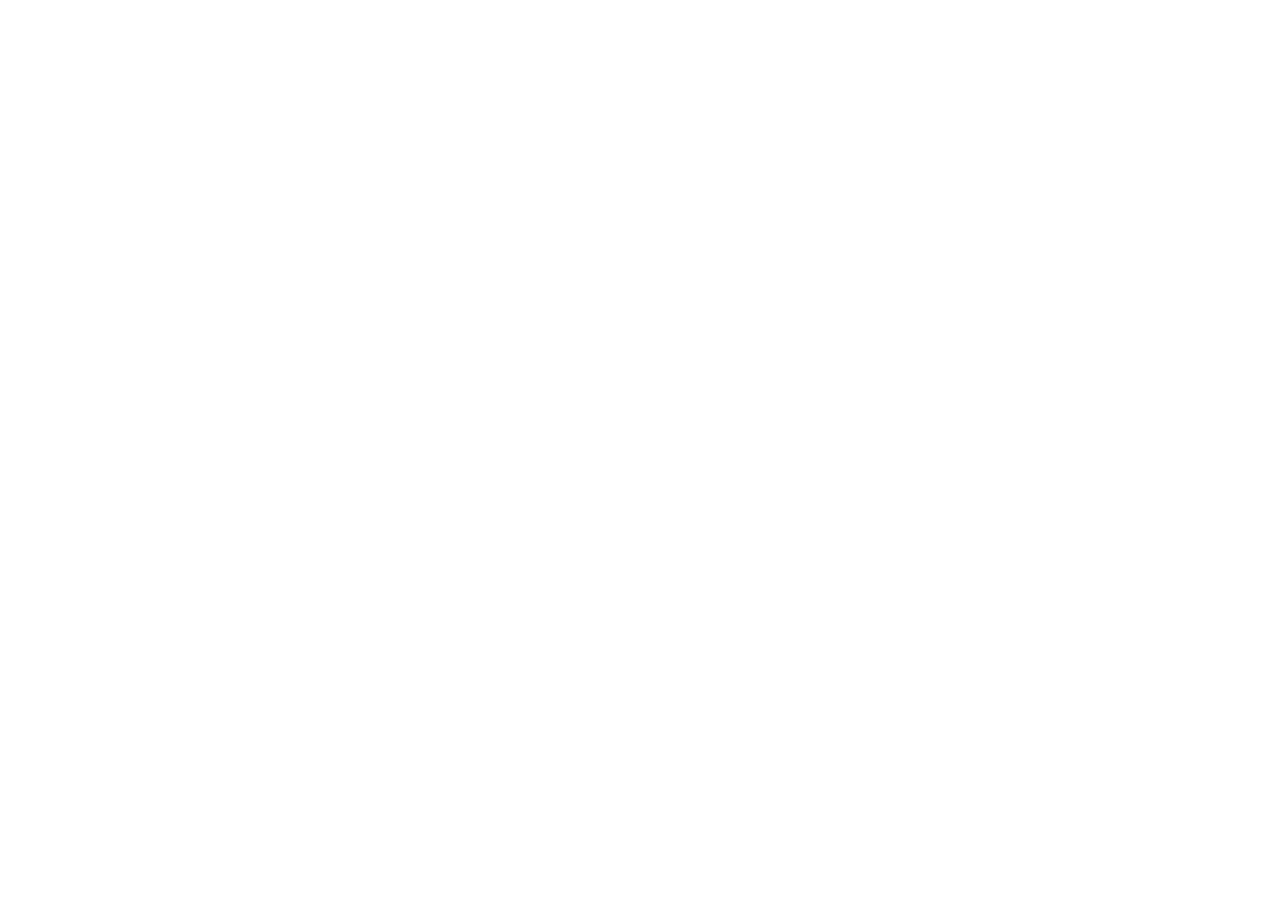
==== index.html @ 8dc308eb "estrutura basica dos arquivos" ====
<!DOCTYPE html>
<html lang="pt-br">
<head>
  <meta charset="UTF-8">
  <title>Lucas Paraíso Benning de Oliveira - Portifolio</title>
  <link rel="stylesheet" href="css/style.css">
</head>

<body>
    <header>
        
    </header>
</body>
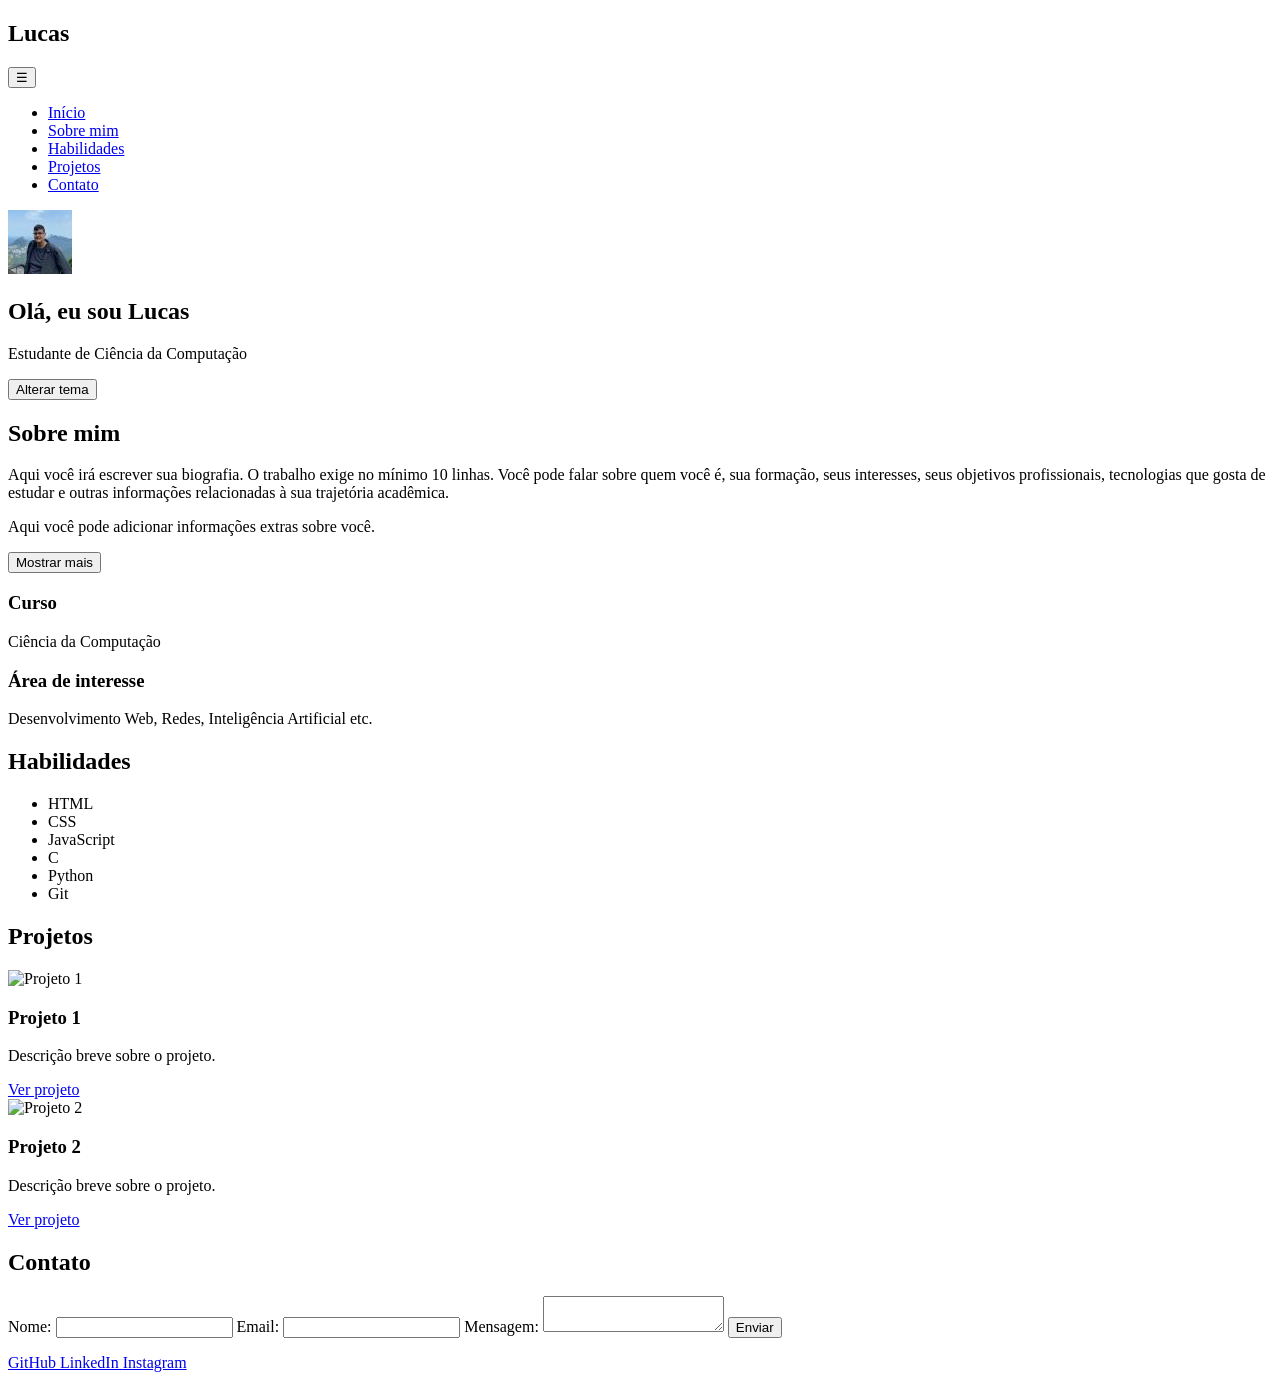
==== commit 5244276e: "index, style e script atualizados" ====
--- a/index.html
+++ b/index.html
@@ -1,13 +1,178 @@
 <!DOCTYPE html>
-<html lang="pt-br">
+<html lang="pt-BR">
+
 <head>
-  <meta charset="UTF-8">
-  <title>Lucas Paraíso Benning de Oliveira - Portifolio</title>
-  <link rel="stylesheet" href="css/style.css">
+    <meta charset="UTF-8">
+    <meta
+        name="viewport"
+        content="width=device-width, initial-scale=1.0">
+    <title>Meu Portfólio</title>
+    <link
+        rel="stylesheet"
+        href="css/style.css">
 </head>
 
 <body>
-    <header>
-        
+    <header id="inicio">
+        <nav>
+            <h1>Lucas</h1>
+            <button id="menu-btn">
+                ☰
+            </button>
+            <ul id="menu">
+                <li><a href="#inicio">Início</a></li>
+                <li><a href="#sobre">Sobre mim</a></li>
+                <li><a href="#habilidades">Habilidades</a></li>
+                <li><a href="#projetos">Projetos</a></li>
+                <li><a href="#contato">Contato</a></li>
+            </ul>
+        </nav>
+        <div class="apresentacao">
+            <img
+                src="img/foto.jpg"
+                alt="Foto de Lucas"
+                class="foto-perfil">
+            <div>
+                <h2>Olá, eu sou Lucas</h2>
+                <p>Estudante de Ciência da Computação</p>
+                <button id="tema-btn">
+                    Alterar tema
+                </button>
+            </div>
+        </div>
     </header>
-</body>+
+    <main>
+        <section id="sobre">
+            <h2>Sobre mim</h2>
+            <p>
+                Aqui você irá escrever sua biografia.
+                O trabalho exige no mínimo 10 linhas.
+                Você pode falar sobre quem você é,
+                sua formação, seus interesses,
+                seus objetivos profissionais,
+                tecnologias que gosta de estudar
+                e outras informações relacionadas
+                à sua trajetória acadêmica.
+            </p>
+            <div id="texto-extra" class="oculto">
+                <p>
+                    Aqui você pode adicionar informações
+                    extras sobre você.
+                </p>
+            </div>
+            <button id="mostrar-mais">
+                Mostrar mais
+            </button>
+
+            <h3>Curso</h3>
+            <p>Ciência da Computação</p>
+
+            <h3>Área de interesse</h3>
+            <p>
+                Desenvolvimento Web, Redes,
+                Inteligência Artificial etc.
+            </p>
+
+        </section>
+
+        <section id="habilidades">
+            <h2>Habilidades</h2>
+            <ul class="lista-habilidades">
+                <li>HTML</li>
+                <li>CSS</li>
+                <li>JavaScript</li>
+                <li>C</li>
+                <li>Python</li>
+                <li>Git</li>
+            </ul>
+        </section>
+
+        <section id="projetos">
+            <h2>Projetos</h2>
+            <div class="container-projetos">
+                <article class="projeto">
+                    <img
+                        src="img/projeto1.png"
+                        alt="Projeto 1"
+                    >
+                    <h3>Projeto 1</h3>
+                    <p>
+                        Descrição breve sobre o projeto.
+                    </p>
+                    <a href="#">
+                        Ver projeto
+                    </a>
+                </article>
+
+                <article class="projeto">
+                    <img
+                        src="img/projeto2.png"
+                        alt="Projeto 2">
+                    <h3>Projeto 2</h3>
+
+                    <p>
+                        Descrição breve sobre o projeto.
+                    </p>
+
+                    <a href="#">
+                        Ver projeto
+                    </a>
+
+                </article>
+            </div>
+        </section>
+
+        <section id="contato">
+            <h2>Contato</h2>
+            <form id="form-contato">
+                <label for="nome">
+                    Nome:
+                </label>
+                <input
+                    type="text"
+                    id="nome">
+
+                <label for="email">
+                    Email:
+                </label>
+                <input
+                    type="email"
+                    id="email">
+
+                <label for="mensagem">
+                    Mensagem:
+                </label>
+
+                <textarea
+                    id="mensagem"
+                ></textarea>
+
+                <button type="submit">
+                    Enviar
+                </button>
+
+                <p id="erro-form"></p>
+            </form>
+        </section>
+
+    </main>
+    <footer>
+        <div class="redes">
+            <a href="#">
+                GitHub
+            </a>
+            <a href="#">
+                LinkedIn
+            </a>
+
+            <a href="#">
+                Instagram
+            </a>
+        </div>
+    </footer>
+
+    <script src="js/script.js"></script>
+</body>
+
+</html>
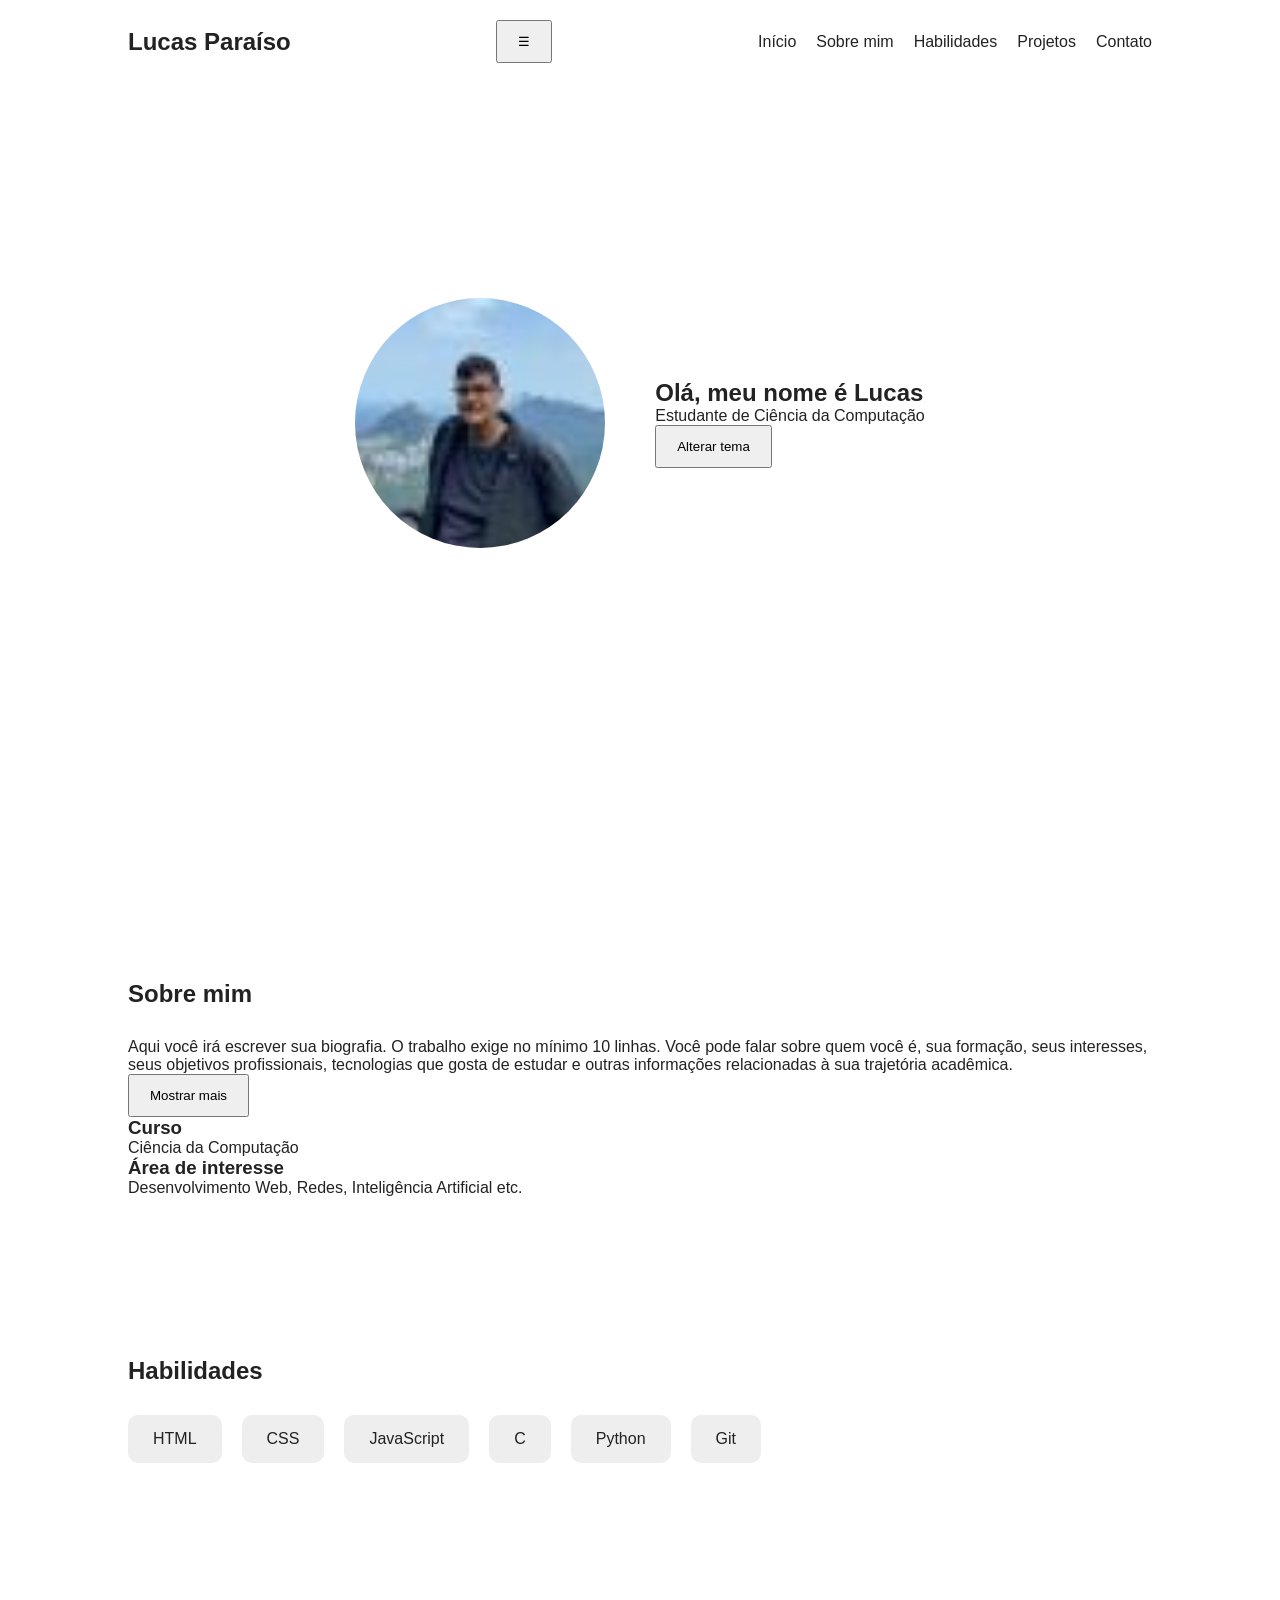
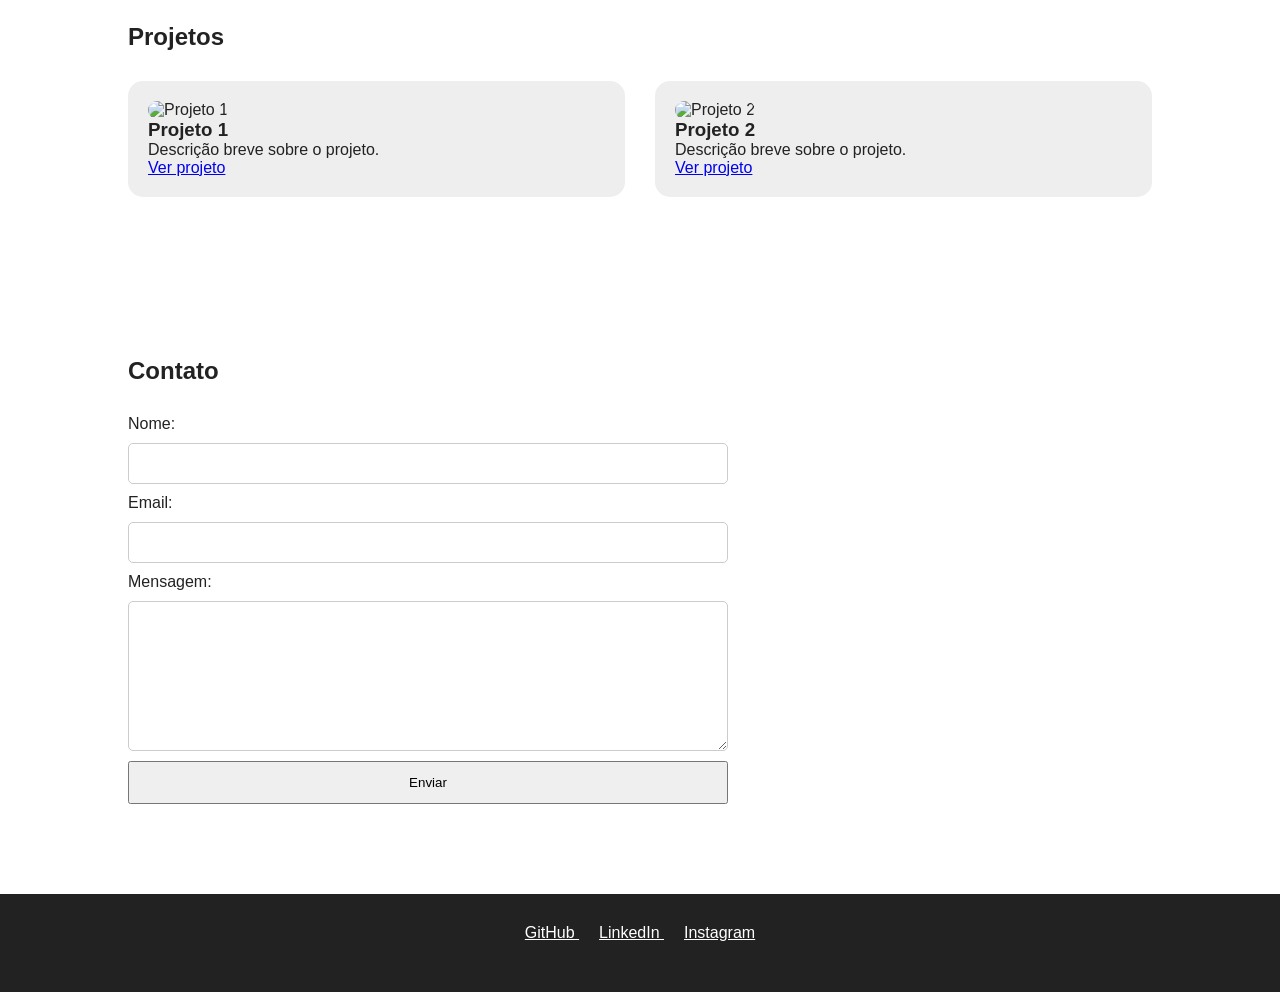
==== commit e141bf1a: "alteraçoes basicas" ====
--- a/index.html
+++ b/index.html
@@ -15,7 +15,7 @@
 <body>
     <header id="inicio">
         <nav>
-            <h1>Lucas</h1>
+            <h1>Lucas Paraíso</h1>
             <button id="menu-btn">
                 ☰
             </button>
@@ -33,7 +33,7 @@
                 alt="Foto de Lucas"
                 class="foto-perfil">
             <div>
-                <h2>Olá, eu sou Lucas</h2>
+                <h2>Olá, meu nome é Lucas</h2>
                 <p>Estudante de Ciência da Computação</p>
                 <button id="tema-btn">
                     Alterar tema
--- a/css/style.css
+++ b/css/style.css
@@ -0,0 +1,184 @@
+* {
+    margin: 0;
+    padding: 0;
+    box-sizing: border-box;
+}
+
+html {
+    scroll-behavior: smooth;
+}
+
+body {
+    font-family: Arial, sans-serif;
+    background-color: #ffffff;
+    color: #222222;
+}
+
+header {
+    min-height: 100vh;
+    padding: 20px 10%;
+}
+
+nav {
+    display: flex;
+    justify-content: space-between;
+    align-items: center;
+}
+
+nav ul {
+    display: flex;
+    gap: 20px;
+    list-style: none;
+}
+
+nav a {
+    text-decoration: none;
+    color: inherit;
+}
+
+.apresentacao {
+    min-height: 80vh;
+
+    display: flex;
+    justify-content: center;
+    align-items: center;
+
+    gap: 50px;
+}
+
+.foto-perfil {
+    width: 250px;
+    height: 250px;
+
+    border-radius: 50%;
+    object-fit: cover;
+}
+
+section {
+    padding: 80px 10%;
+}
+
+section h2 {
+    margin-bottom: 30px;
+}
+
+.lista-habilidades {
+    display: flex;
+    gap: 20px;
+    flex-wrap: wrap;
+
+    list-style: none;
+}
+
+.lista-habilidades li {
+    padding: 15px 25px;
+    background-color: #eeeeee;
+    border-radius: 10px;
+    transition: 0.3s;
+}
+
+.lista-habilidades li:hover {
+    transform: translateY(-5px);
+}
+
+.container-projetos {
+    display: grid;
+    grid-template-columns:
+        repeat(2, 1fr);
+    gap: 30px;
+}
+
+.projeto {
+    padding: 20px;
+    border-radius: 15px;
+    background-color: #eeeeee;
+    transition: 0.3s;
+}
+
+.projeto:hover {
+    transform: translateY(-8px);
+}
+
+.projeto img {
+    width: 100%;
+    border-radius: 10px;
+}
+
+form {
+    max-width: 600px;
+    display: flex;
+    flex-direction: column;
+    gap: 10px;
+}
+
+input,
+textarea {
+    padding: 12px;
+    border: 1px solid #cccccc;
+    border-radius: 5px;
+}
+
+textarea {
+    min-height: 150px;
+}
+
+button {
+    padding: 12px 20px;
+    cursor: pointer;
+}
+
+footer {
+    padding: 30px;
+    text-align: center;
+    background-color: #222222;
+    color: white;
+}
+
+.redes {
+    margin-bottom: 20px;
+}
+
+.redes a {
+    color: white;
+    margin: 0 10px;
+}
+
+.oculto {
+    display: none;
+}
+
+
+/* Tema escuro */
+
+.tema-escuro {
+    background-color: #121212;
+    color: #ffffff;
+}
+
+.tema-escuro .projeto,
+.tema-escuro .lista-habilidades li {
+    background-color: #292929;
+}
+
+/* Responsividade */
+
+@media (max-width: 768px) {
+
+    nav ul {
+        display: none;
+        flex-direction: column;
+    }
+
+    nav ul.ativo {
+        display: flex;
+    }
+
+    .apresentacao {
+        flex-direction: column;
+        text-align: center;
+    }
+
+    .container-projetos {
+        grid-template-columns: 1fr;
+    }
+}
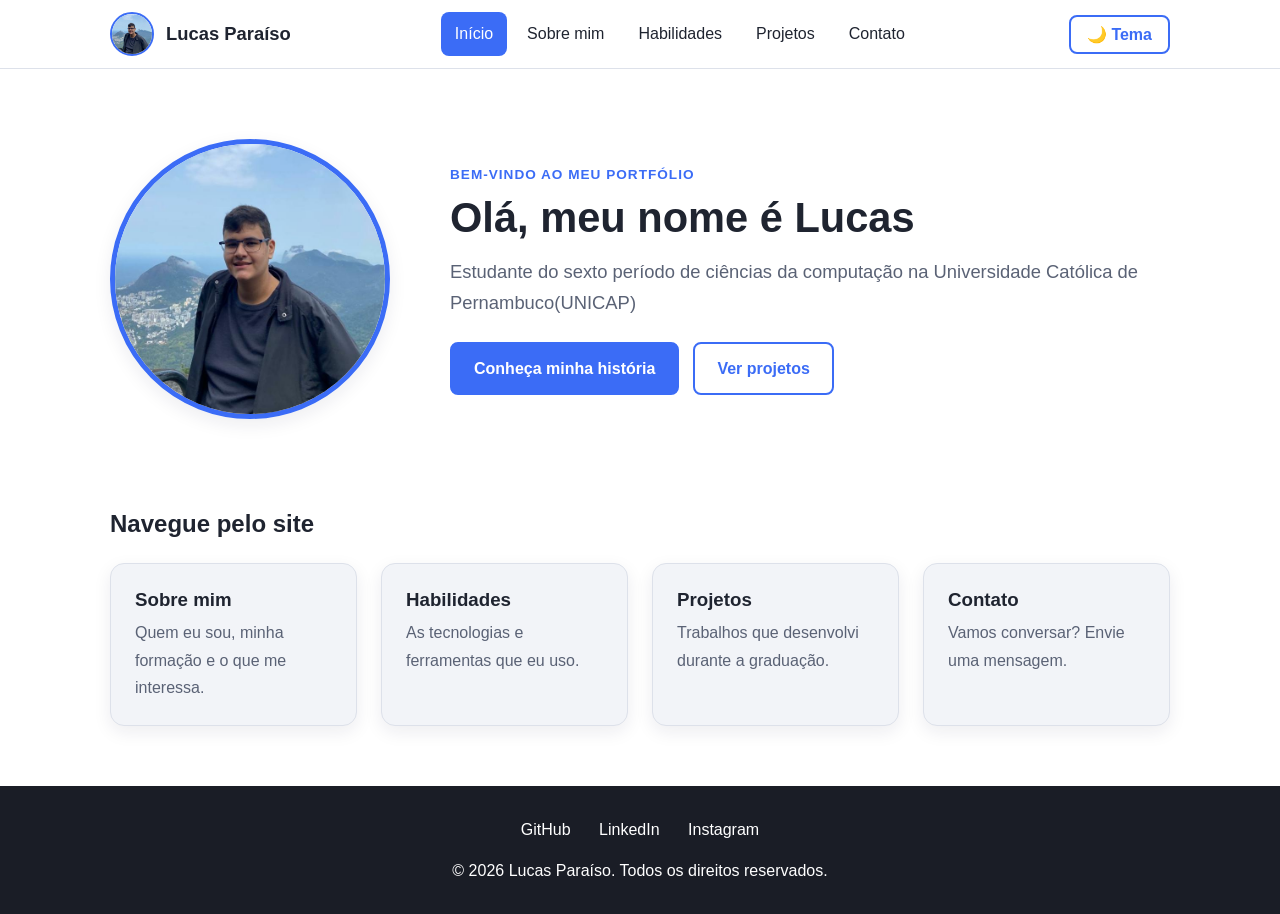
==== commit 5c36e875: "atualização de footer" ====
--- a/index.html
+++ b/index.html
@@ -3,173 +3,65 @@
 
 <head>
     <meta charset="UTF-8">
-    <meta
-        name="viewport"
-        content="width=device-width, initial-scale=1.0">
-    <title>Meu Portfólio</title>
-    <link
-        rel="stylesheet"
-        href="css/style.css">
+    <meta name="viewport" content="width=device-width, initial-scale=1.0">
+    <meta name="description" content="Mini biografia de Lucas Paraíso, estudante de Ciência da Computação.">
+    <title>Início | Lucas Paraíso</title>
+    <link rel="stylesheet" href="css/style.css">
 </head>
 
 <body>
-    <header id="inicio">
-        <nav>
-            <h1>Lucas Paraíso</h1>
-            <button id="menu-btn">
-                ☰
-            </button>
-            <ul id="menu">
-                <li><a href="#inicio">Início</a></li>
-                <li><a href="#sobre">Sobre mim</a></li>
-                <li><a href="#habilidades">Habilidades</a></li>
-                <li><a href="#projetos">Projetos</a></li>
-                <li><a href="#contato">Contato</a></li>
+    <header class="topo">
+        <nav class="nav" aria-label="Navegação principal">
+            <a href="index.html" class="marca">
+                <img src="img/foto.jpeg" alt="Foto de Lucas Paraíso" class="foto-mini">
+                <span>Lucas Paraíso</span>
+            </a>
+            <div class="nav-acoes">
+                <button id="tema-btn" class="btn btn-secundario" type="button" aria-label="Alternar tema claro e escuro">🌙 Tema</button>
+                <button id="menu-btn" class="menu-btn" type="button" aria-label="Abrir menu" aria-expanded="false" aria-controls="menu">☰</button>
+            </div>
+            <ul id="menu" class="menu">
+                <li><a href="index.html" class="link-ativo" aria-current="page">Início</a></li>
+                <li><a href="sobre.html">Sobre mim</a></li>
+                <li><a href="habilidades.html">Habilidades</a></li>
+                <li><a href="projetos.html">Projetos</a></li>
+                <li><a href="contato.html">Contato</a></li>
             </ul>
         </nav>
-        <div class="apresentacao">
-            <img
-                src="img/foto.jpg"
-                alt="Foto de Lucas"
-                class="foto-perfil">
-            <div>
-                <h2>Olá, meu nome é Lucas</h2>
-                <p>Estudante de Ciência da Computação</p>
-                <button id="tema-btn">
-                    Alterar tema
-                </button>
-            </div>
-        </div>
     </header>
 
     <main>
-        <section id="sobre">
-            <h2>Sobre mim</h2>
-            <p>
-                Aqui você irá escrever sua biografia.
-                O trabalho exige no mínimo 10 linhas.
-                Você pode falar sobre quem você é,
-                sua formação, seus interesses,
-                seus objetivos profissionais,
-                tecnologias que gosta de estudar
-                e outras informações relacionadas
-                à sua trajetória acadêmica.
-            </p>
-            <div id="texto-extra" class="oculto">
-                <p>
-                    Aqui você pode adicionar informações
-                    extras sobre você.
-                </p>
-            </div>
-            <button id="mostrar-mais">
-                Mostrar mais
-            </button>
-
-            <h3>Curso</h3>
-            <p>Ciência da Computação</p>
-
-            <h3>Área de interesse</h3>
-            <p>
-                Desenvolvimento Web, Redes,
-                Inteligência Artificial etc.
-            </p>
-
-        </section>
-
-        <section id="habilidades">
-            <h2>Habilidades</h2>
-            <ul class="lista-habilidades">
-                <li>HTML</li>
-                <li>CSS</li>
-                <li>JavaScript</li>
-                <li>C</li>
-                <li>Python</li>
-                <li>Git</li>
-            </ul>
-        </section>
-
-        <section id="projetos">
-            <h2>Projetos</h2>
-            <div class="container-projetos">
-                <article class="projeto">
-                    <img
-                        src="img/projeto1.png"
-                        alt="Projeto 1"
-                    >
-                    <h3>Projeto 1</h3>
-                    <p>
-                        Descrição breve sobre o projeto.
-                    </p>
-                    <a href="#">
-                        Ver projeto
-                    </a>
-                </article>
-
-                <article class="projeto">
-                    <img
-                        src="img/projeto2.png"
-                        alt="Projeto 2">
-                    <h3>Projeto 2</h3>
-
-                    <p>
-                        Descrição breve sobre o projeto.
-                    </p>
-
-                    <a href="#">
-                        Ver projeto
-                    </a>
-
-                </article>
+        <section class="hero">
+            <img src="img/foto.jpeg" alt="Foto de Lucas Paraíso" class="foto-perfil">
+            <div class="hero-texto">
+                <p class="etiqueta">Bem-vindo ao meu portfólio</p>
+                <h1>Olá, meu nome é Lucas</h1>
+                <p class="lead">Estudante do sexto período de ciências da computação na Universidade Católica de Pernambuco(UNICAP)</p>
+                <div class="hero-botoes">
+                    <a href="sobre.html" class="btn">Conheça minha história</a>
+                    <a href="projetos.html" class="btn btn-secundario">Ver projetos</a>
+                </div>
             </div>
         </section>
 
-        <section id="contato">
-            <h2>Contato</h2>
-            <form id="form-contato">
-                <label for="nome">
-                    Nome:
-                </label>
-                <input
-                    type="text"
-                    id="nome">
+        <section class="secao">
+            <h2>Navegue pelo site</h2>
+            <div class="grade-cards">
+                <a href="sobre.html" class="card card-link"><h3>Sobre mim</h3><p>Quem eu sou, minha formação e o que me interessa.</p></a>
+                <a href="habilidades.html" class="card card-link"><h3>Habilidades</h3><p>As tecnologias e ferramentas que eu uso.</p></a>
+                <a href="projetos.html" class="card card-link"><h3>Projetos</h3><p>Trabalhos que desenvolvi durante a graduação.</p></a>
+                <a href="contato.html" class="card card-link"><h3>Contato</h3><p>Vamos conversar? Envie uma mensagem.</p></a>
+            </div>
+        </section>
+    </main>
 
-                <label for="email">
-                    Email:
-                </label>
-                <input
-                    type="email"
-                    id="email">
-
-                <label for="mensagem">
-                    Mensagem:
-                </label>
-
-                <textarea
-                    id="mensagem"
-                ></textarea>
-
-                <button type="submit">
-                    Enviar
-                </button>
-
-                <p id="erro-form"></p>
-            </form>
-        </section>
-
-    </main>
-    <footer>
+    <footer class="rodape">
         <div class="redes">
-            <a href="#">
-                GitHub
-            </a>
-            <a href="#">
-                LinkedIn
-            </a>
-
-            <a href="#">
-                Instagram
-            </a>
+            <a href="https://github.com/LucaoDez" target="_blank" rel="noopener noreferrer">GitHub</a>
+            <a href="https://www.linkedin.com/in/lucas-paraiso-791422337/?isSelfProfile=true" target="_blank" rel="noopener noreferrer">LinkedIn</a>
+            <a href="https://www.instagram.com/lparaiso273/" target="_blank" rel="noopener noreferrer">Instagram</a>
         </div>
+        <p>&copy; <span id="ano"></span> Lucas Paraíso. Todos os direitos reservados.</p>
     </footer>
 
     <script src="js/script.js"></script>
--- a/css/style.css
+++ b/css/style.css
@@ -1,3 +1,27 @@
+/* ===== Variáveis de tema ===== */
+:root {
+    --bg: #ffffff;
+    --bg-alt: #f2f4f8;
+    --texto: #1f2430;
+    --texto-suave: #5a6275;
+    --primaria: #3b6cf6;
+    --primaria-hover: #2a54cc;
+    --borda: #dde1ea;
+    --sombra: 0 6px 18px rgba(20, 30, 60, 0.08);
+}
+
+body.tema-escuro {
+    --bg: #12141a;
+    --bg-alt: #1c2029;
+    --texto: #eef0f5;
+    --texto-suave: #a5adc0;
+    --primaria: #6f93ff;
+    --primaria-hover: #8aa8ff;
+    --borda: #2c3240;
+    --sombra: 0 6px 18px rgba(0, 0, 0, 0.4);
+}
+
+/* ===== Base ===== */
 * {
     margin: 0;
     padding: 0;
@@ -9,176 +33,436 @@
 }
 
 body {
-    font-family: Arial, sans-serif;
-    background-color: #ffffff;
-    color: #222222;
-}
-
-header {
     min-height: 100vh;
-    padding: 20px 10%;
-}
-
-nav {
+    display: flex;
+    flex-direction: column;
+    font-family: "Segoe UI", Arial, sans-serif;
+    line-height: 1.7;
+    background-color: var(--bg);
+    color: var(--texto);
+    transition: background-color 0.3s, color 0.3s;
+}
+
+main {
+    flex: 1;
+}
+
+h1, h2, h3 {
+    line-height: 1.25;
+}
+
+h1 {
+    margin-bottom: 20px;
+    font-size: 2.2rem;
+}
+
+h2 {
+    margin-bottom: 24px;
+}
+
+h3 {
+    margin-bottom: 8px;
+}
+
+a {
+    color: var(--primaria);
+}
+
+.lead {
+    margin-bottom: 24px;
+    font-size: 1.15rem;
+    color: var(--texto-suave);
+}
+
+.etiqueta {
+    font-weight: 600;
+    color: var(--primaria);
+    text-transform: uppercase;
+    letter-spacing: 1px;
+    font-size: 0.85rem;
+}
+
+/* ===== Header / navegação ===== */
+.topo {
+    position: sticky;
+    top: 0;
+    z-index: 10;
+    background-color: var(--bg);
+    border-bottom: 1px solid var(--borda);
+    transition: background-color 0.3s;
+}
+
+.nav {
+    max-width: 1100px;
+    margin: 0 auto;
+    padding: 12px 20px;
     display: flex;
     justify-content: space-between;
     align-items: center;
-}
-
-nav ul {
-    display: flex;
-    gap: 20px;
+    flex-wrap: wrap;
+    gap: 12px;
+}
+
+.marca {
+    display: flex;
+    align-items: center;
+    gap: 12px;
+    font-weight: 700;
+    font-size: 1.15rem;
+    text-decoration: none;
+    color: var(--texto);
+}
+
+.foto-mini {
+    width: 44px;
+    height: 44px;
+    border-radius: 50%;
+    object-fit: cover;
+    border: 2px solid var(--primaria);
+}
+
+.nav-acoes {
+    display: flex;
+    align-items: center;
+    gap: 10px;
+    order: 3;
+}
+
+.menu {
+    display: flex;
+    gap: 6px;
     list-style: none;
-}
-
-nav a {
+    order: 2;
+}
+
+.menu a {
+    display: block;
+    padding: 8px 14px;
+    border-radius: 8px;
     text-decoration: none;
-    color: inherit;
-}
-
-.apresentacao {
-    min-height: 80vh;
-
+    color: var(--texto);
+    transition: background-color 0.25s, color 0.25s;
+}
+
+.menu a:hover,
+.menu a.link-ativo {
+    background-color: var(--primaria);
+    color: #ffffff;
+}
+
+.menu-btn {
+    display: none;
+    padding: 6px 12px;
+    font-size: 1.4rem;
+    line-height: 1;
+    border: 1px solid var(--borda);
+    border-radius: 8px;
+    background: var(--bg-alt);
+    color: var(--texto);
+    cursor: pointer;
+}
+
+/* ===== Botões ===== */
+.btn {
+    display: inline-block;
+    padding: 11px 22px;
+    border: 2px solid var(--primaria);
+    border-radius: 8px;
+    background-color: var(--primaria);
+    color: #ffffff;
+    font-size: 1rem;
+    font-weight: 600;
+    text-decoration: none;
+    cursor: pointer;
+    transition: transform 0.2s, background-color 0.25s, border-color 0.25s;
+}
+
+.btn:hover {
+    transform: translateY(-2px);
+    background-color: var(--primaria-hover);
+    border-color: var(--primaria-hover);
+}
+
+.btn-secundario {
+    padding: 8px 16px;
+    background-color: transparent;
+    color: var(--primaria);
+}
+
+.hero-botoes .btn-secundario {
+    padding: 11px 22px;
+}
+
+.btn-secundario:hover {
+    color: #ffffff;
+}
+
+/* ===== Seções ===== */
+.secao {
+    max-width: 1100px;
+    margin: 0 auto;
+    padding: 60px 20px;
+}
+
+/* Hero (página inicial) */
+.hero {
+    max-width: 1100px;
+    margin: 0 auto;
+    padding: 70px 20px 30px;
     display: flex;
     justify-content: center;
     align-items: center;
-
-    gap: 50px;
+    gap: 60px;
 }
 
 .foto-perfil {
-    width: 250px;
-    height: 250px;
-
+    width: 280px;
+    height: 280px;
+    flex-shrink: 0;
     border-radius: 50%;
     object-fit: cover;
-}
-
-section {
-    padding: 80px 10%;
-}
-
-section h2 {
-    margin-bottom: 30px;
-}
-
+    border: 5px solid var(--primaria);
+    box-shadow: var(--sombra);
+    animation: flutuar 4s ease-in-out infinite;
+}
+
+@keyframes flutuar {
+    0%, 100% { transform: translateY(0); }
+    50% { transform: translateY(-8px); }
+}
+
+.hero-texto h1 {
+    margin: 6px 0 12px;
+    font-size: 2.6rem;
+}
+
+.hero-botoes {
+    display: flex;
+    flex-wrap: wrap;
+    gap: 14px;
+}
+
+/* Cards */
+.grade-cards {
+    display: grid;
+    grid-template-columns: repeat(auto-fit, minmax(240px, 1fr));
+    gap: 24px;
+}
+
+.card {
+    padding: 24px;
+    border: 1px solid var(--borda);
+    border-radius: 14px;
+    background-color: var(--bg-alt);
+    box-shadow: var(--sombra);
+    color: var(--texto);
+    text-decoration: none;
+    transition: transform 0.3s, border-color 0.3s;
+}
+
+.card:hover {
+    transform: translateY(-6px);
+    border-color: var(--primaria);
+}
+
+.card p {
+    color: var(--texto-suave);
+}
+
+/* Sobre mim */
+.texto-bio p,
+#texto-extra p {
+    max-width: 820px;
+    margin-bottom: 16px;
+}
+
+#texto-extra {
+    margin-bottom: 4px;
+}
+
+.info-sobre {
+    margin-top: 40px;
+}
+
+.oculto {
+    display: none;
+}
+
+/* Habilidades */
 .lista-habilidades {
     display: flex;
-    gap: 20px;
     flex-wrap: wrap;
-
+    gap: 16px;
     list-style: none;
 }
 
 .lista-habilidades li {
-    padding: 15px 25px;
-    background-color: #eeeeee;
+    padding: 14px 26px;
     border-radius: 10px;
-    transition: 0.3s;
+    border: 1px solid var(--borda);
+    background-color: var(--bg-alt);
+    font-weight: 600;
+    transition: transform 0.3s, background-color 0.3s, color 0.3s;
 }
 
 .lista-habilidades li:hover {
     transform: translateY(-5px);
-}
-
+    background-color: var(--primaria);
+    color: #ffffff;
+}
+
+/* Projetos */
 .container-projetos {
-    display: grid;
-    grid-template-columns:
-        repeat(2, 1fr);
-    gap: 30px;
-}
-
-.projeto {
-    padding: 20px;
-    border-radius: 15px;
-    background-color: #eeeeee;
-    transition: 0.3s;
-}
-
-.projeto:hover {
-    transform: translateY(-8px);
+    grid-template-columns: repeat(2, 1fr);
 }
 
 .projeto img {
     width: 100%;
+    margin-bottom: 16px;
     border-radius: 10px;
 }
 
+.projeto p {
+    margin-bottom: 18px;
+}
+
+/* Formulário */
 form {
     max-width: 600px;
     display: flex;
     flex-direction: column;
-    gap: 10px;
+    gap: 16px;
+}
+
+.campo {
+    display: flex;
+    flex-direction: column;
+    gap: 6px;
+}
+
+label {
+    font-weight: 600;
 }
 
 input,
 textarea {
     padding: 12px;
-    border: 1px solid #cccccc;
-    border-radius: 5px;
+    border: 1px solid var(--borda);
+    border-radius: 8px;
+    background-color: var(--bg);
+    color: var(--texto);
+    font: inherit;
+    transition: border-color 0.25s, box-shadow 0.25s;
+}
+
+input:focus,
+textarea:focus {
+    outline: none;
+    border-color: var(--primaria);
+    box-shadow: 0 0 0 3px rgba(59, 108, 246, 0.25);
 }
 
 textarea {
     min-height: 150px;
-}
-
-button {
-    padding: 12px 20px;
-    cursor: pointer;
-}
-
-footer {
-    padding: 30px;
+    resize: vertical;
+}
+
+.invalido {
+    border-color: #d93025;
+}
+
+.erro-campo {
+    min-height: 1.2em;
+    font-size: 0.9rem;
+    color: #d93025;
+}
+
+.resultado-form {
+    font-weight: 600;
+    color: #1e8e3e;
+}
+
+form .btn {
+    align-self: flex-start;
+}
+
+/* Footer */
+.rodape {
+    padding: 30px 20px;
     text-align: center;
-    background-color: #222222;
-    color: white;
+    background-color: #1a1d26;
+    color: #ffffff;
 }
 
 .redes {
-    margin-bottom: 20px;
+    margin-bottom: 14px;
 }
 
 .redes a {
-    color: white;
-    margin: 0 10px;
-}
-
-.oculto {
-    display: none;
-}
-
-
-/* Tema escuro */
-
-.tema-escuro {
-    background-color: #121212;
-    color: #ffffff;
-}
-
-.tema-escuro .projeto,
-.tema-escuro .lista-habilidades li {
-    background-color: #292929;
-}
-
-/* Responsividade */
-
+    margin: 0 12px;
+    color: #ffffff;
+    text-decoration: none;
+    border-bottom: 2px solid transparent;
+    transition: border-color 0.25s, color 0.25s;
+}
+
+.redes a:hover {
+    color: #8aa8ff;
+    border-color: #8aa8ff;
+}
+
+/* ===== Responsividade ===== */
 @media (max-width: 768px) {
-
-    nav ul {
+    .menu-btn {
+        display: block;
+    }
+
+    .nav-acoes {
+        order: 2;
+    }
+
+    .menu {
         display: none;
+        order: 3;
+        width: 100%;
         flex-direction: column;
     }
 
-    nav ul.ativo {
+    .menu.ativo {
         display: flex;
     }
 
-    .apresentacao {
+    .hero {
         flex-direction: column;
+        padding-top: 40px;
         text-align: center;
+        gap: 30px;
+    }
+
+    .hero-botoes {
+        justify-content: center;
+    }
+
+    .hero-texto h1 {
+        font-size: 2rem;
+    }
+
+    .foto-perfil {
+        width: 220px;
+        height: 220px;
     }
 
     .container-projetos {
         grid-template-columns: 1fr;
     }
+
+    h1 {
+        font-size: 1.8rem;
+    }
+}
+
+@media (prefers-reduced-motion: reduce) {
+    .foto-perfil {
+        animation: none;
+    }
 }
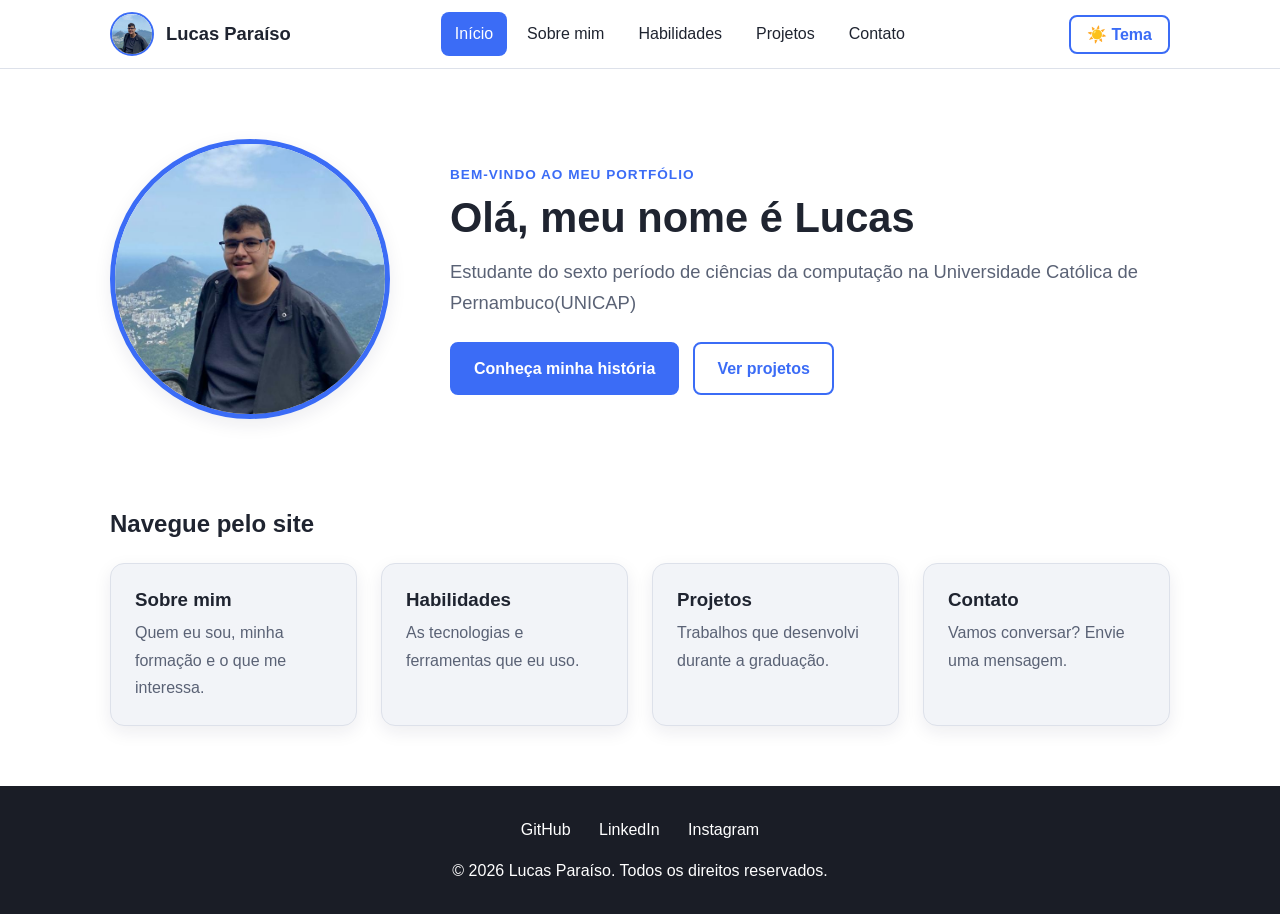
==== commit 240e48b8: "correção de bug de emoji do botão de tema" ====
--- a/index.html
+++ b/index.html
@@ -17,7 +17,7 @@
                 <span>Lucas Paraíso</span>
             </a>
             <div class="nav-acoes">
-                <button id="tema-btn" class="btn btn-secundario" type="button" aria-label="Alternar tema claro e escuro">🌙 Tema</button>
+               <button id="tema-btn" class="btn btn-secundario" type="button" aria-label="Alternar tema claro e escuro">☀️ Tema</button>
                 <button id="menu-btn" class="menu-btn" type="button" aria-label="Abrir menu" aria-expanded="false" aria-controls="menu">☰</button>
             </div>
             <ul id="menu" class="menu">
